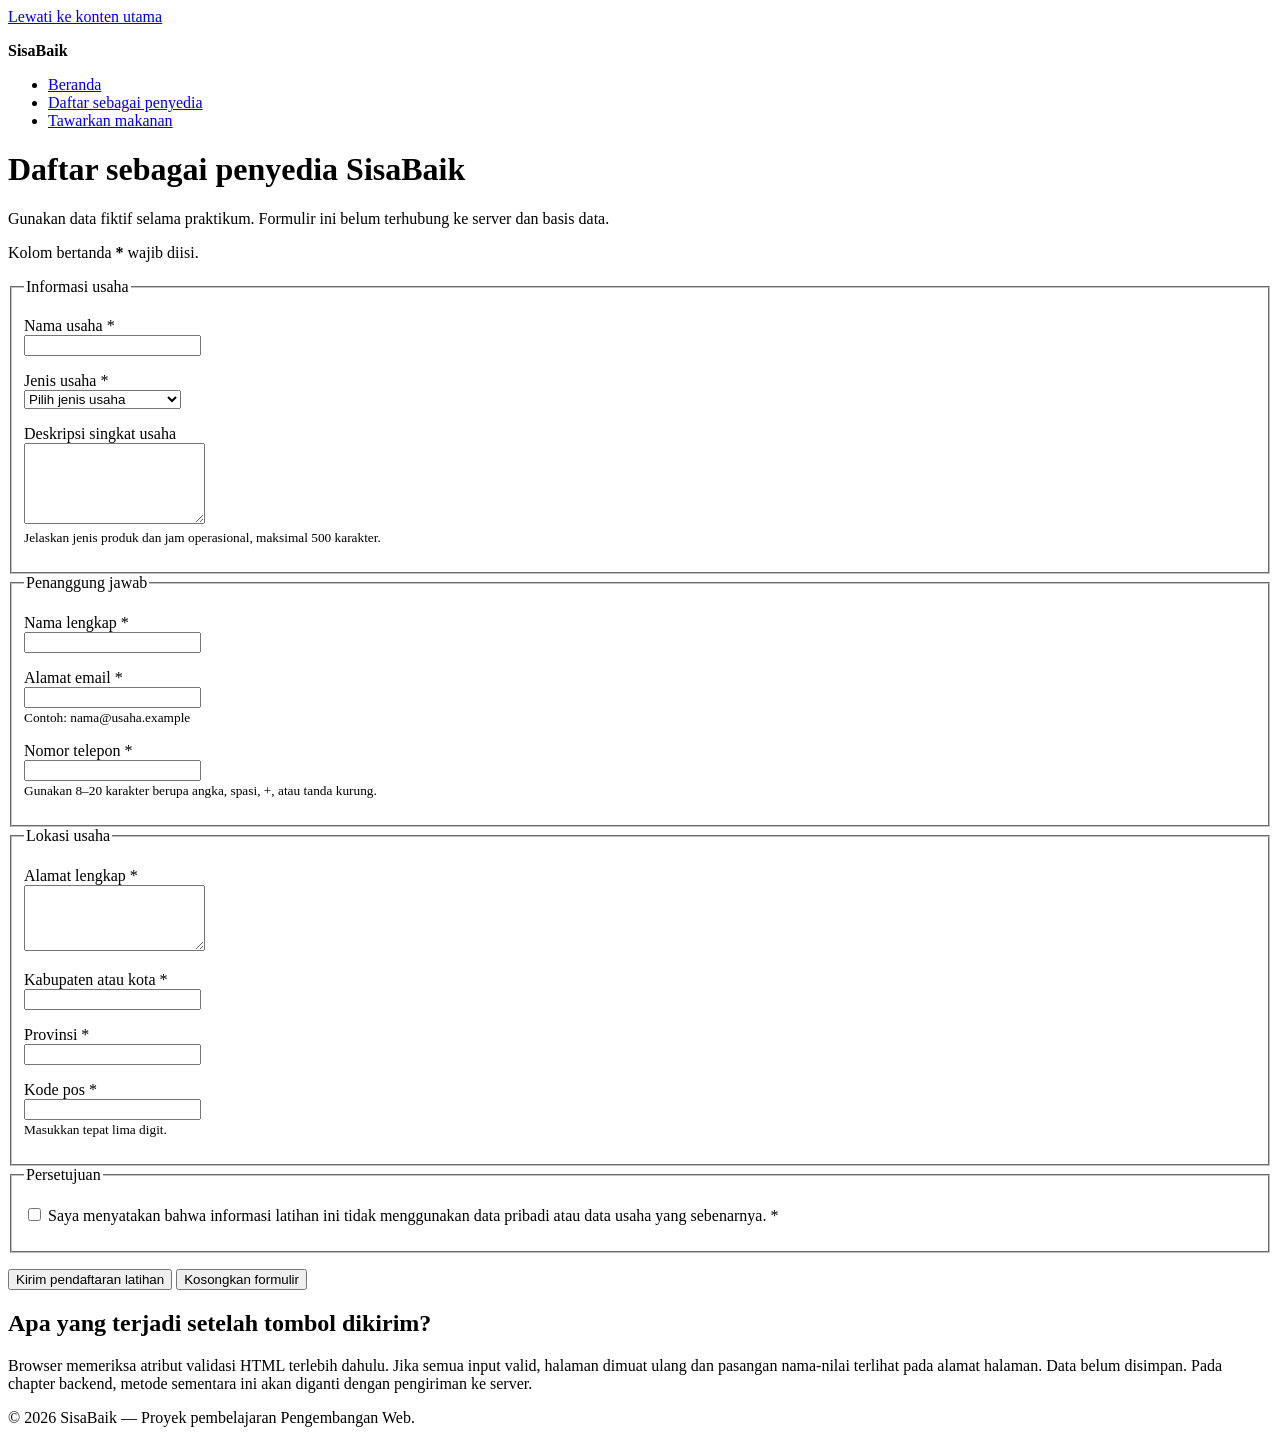
==== daftar-penyedia.html @ b544b54d "feat: add accessible provider registration form" ====
<!doctype html>
<html lang="id">
<head>
  <meta charset="utf-8">
  <meta name="viewport" content="width=device-width, initial-scale=1">

  <meta
    name="description"
    content="Formulir prototipe untuk mendaftarkan usaha sebagai penyedia makanan di SisaBaik."
  >

  <title>Daftar Penyedia | SisaBaik</title>
</head>

<body>

  <a href="#konten-utama">Lewati ke konten utama</a>

  <header>
    <p><strong>SisaBaik</strong></p>

    <nav aria-label="Navigasi utama">
      <ul>
        <li><a href="index.html">Beranda</a></li>

        <li>
          <a href="daftar-penyedia.html" aria-current="page">
            Daftar sebagai penyedia
          </a>
        </li>

        <li><a href="tawarkan-makanan.html">Tawarkan makanan</a></li>
      </ul>
    </nav>
  </header>

  <main id="konten-utama" tabindex="-1">

    <h1>Daftar sebagai penyedia SisaBaik</h1>

    <p>
      Gunakan data fiktif selama praktikum. Formulir ini belum terhubung ke
      server dan basis data.
    </p>

    <p id="petunjuk-wajib">
      Kolom bertanda <strong>*</strong> wajib diisi.
    </p>

    <form
      action="daftar-penyedia.html"
      method="get"
      aria-describedby="petunjuk-wajib"
    >

      <fieldset>
        <legend>Informasi usaha</legend>

        <p>
          <label for="nama-usaha">Nama usaha *</label><br>
          <input
            type="text"
            id="nama-usaha"
            name="nama_usaha"
            autocomplete="organization"
            minlength="3"
            maxlength="100"
            required
          >
        </p>

        <p>
          <label for="jenis-usaha">Jenis usaha *</label><br>

          <select id="jenis-usaha" name="jenis_usaha" required>
            <option value="">Pilih jenis usaha</option>
            <option value="restoran">Restoran</option>
            <option value="toko-roti">Toko roti</option>
            <option value="katering">Katering</option>
            <option value="ritel">Toko ritel</option>
            <option value="hotel">Hotel atau penginapan</option>
            <option value="lainnya">Lainnya</option>
          </select>
        </p>

        <p>
          <label for="deskripsi-usaha">Deskripsi singkat usaha</label><br>

          <textarea
            id="deskripsi-usaha"
            name="deskripsi_usaha"
            rows="5"
            maxlength="500"
            aria-describedby="bantuan-deskripsi"
          ></textarea><br>

          <small id="bantuan-deskripsi">
            Jelaskan jenis produk dan jam operasional, maksimal 500 karakter.
          </small>
        </p>

      </fieldset>

      <fieldset>
        <legend>Penanggung jawab</legend>

        <p>
          <label for="nama-penanggung-jawab">Nama lengkap *</label><br>

          <input
            type="text"
            id="nama-penanggung-jawab"
            name="nama_penanggung_jawab"
            autocomplete="name"
            minlength="3"
            maxlength="100"
            required
          >
        </p>

        <p>
          <label for="email">Alamat email *</label><br>

          <input
            type="email"
            id="email"
            name="email"
            autocomplete="email"
            maxlength="254"
            aria-describedby="bantuan-email"
            required
          ><br>

          <small id="bantuan-email">
            Contoh: nama@usaha.example
          </small>
        </p>

        <p>
          <label for="telepon">Nomor telepon *</label><br>

          <input
            type="tel"
            id="telepon"
            name="telepon"
            autocomplete="tel"
            inputmode="tel"
            pattern="[0-9+]{8,20}"
            aria-describedby="bantuan-telepon"
            required
          ><br>

          <small id="bantuan-telepon">
            Gunakan 8–20 karakter berupa angka, spasi, +, atau tanda kurung.
          </small>
        </p>

      </fieldset>

      <fieldset>
        <legend>Lokasi usaha</legend>

        <p>
          <label for="alamat">Alamat lengkap *</label><br>

          <textarea
            id="alamat"
            name="alamat"
            rows="4"
            autocomplete="street-address"
            minlength="10"
            maxlength="250"
            required
          ></textarea>
        </p>

        <p>
          <label for="kota">Kabupaten atau kota *</label><br>

          <input
            type="text"
            id="kota"
            name="kota"
            autocomplete="address-level2"
            maxlength="100"
            required
          >
        </p>

        <p>
          <label for="provinsi">Provinsi *</label><br>

          <input
            type="text"
            id="provinsi"
            name="provinsi"
            autocomplete="address-level1"
            maxlength="100"
            required
          >
        </p>

        <p>
          <label for="kode-pos">Kode pos *</label><br>

          <input
            type="text"
            id="kode-pos"
            name="kode_pos"
            autocomplete="postal-code"
            inputmode="numeric"
            pattern="[0-9]{5}"
            aria-describedby="bantuan-kode-pos"
            required
          ><br>

          <small id="bantuan-kode-pos">
            Masukkan tepat lima digit.
          </small>
        </p>

      </fieldset>

      <fieldset>
        <legend>Persetujuan</legend>

        <p>
          <input
            type="checkbox"
            id="persetujuan"
            name="persetujuan"
            value="setuju"
            required
          >

          <label for="persetujuan">
            Saya menyatakan bahwa informasi latihan ini tidak menggunakan
            data pribadi atau data usaha yang sebenarnya. *
          </label>
        </p>

      </fieldset>

      <p>
        <button type="submit">Kirim pendaftaran latihan</button>
        <button type="reset">Kosongkan formulir</button>
      </p>

    </form>

    <section aria-labelledby="catatan-prototipe">
      <h2 id="catatan-prototipe">
        Apa yang terjadi setelah tombol dikirim?
      </h2>

      <p>
        Browser memeriksa atribut validasi HTML terlebih dahulu. Jika semua
        input valid, halaman dimuat ulang dan pasangan nama-nilai terlihat
        pada alamat halaman. Data belum disimpan. Pada chapter backend,
        metode sementara ini akan diganti dengan pengiriman ke server.
      </p>
    </section>

  </main>

  <footer>
    <p>&copy; 2026 SisaBaik — Proyek pembelajaran Pengembangan Web.</p>
  </footer>

</body>
</html>
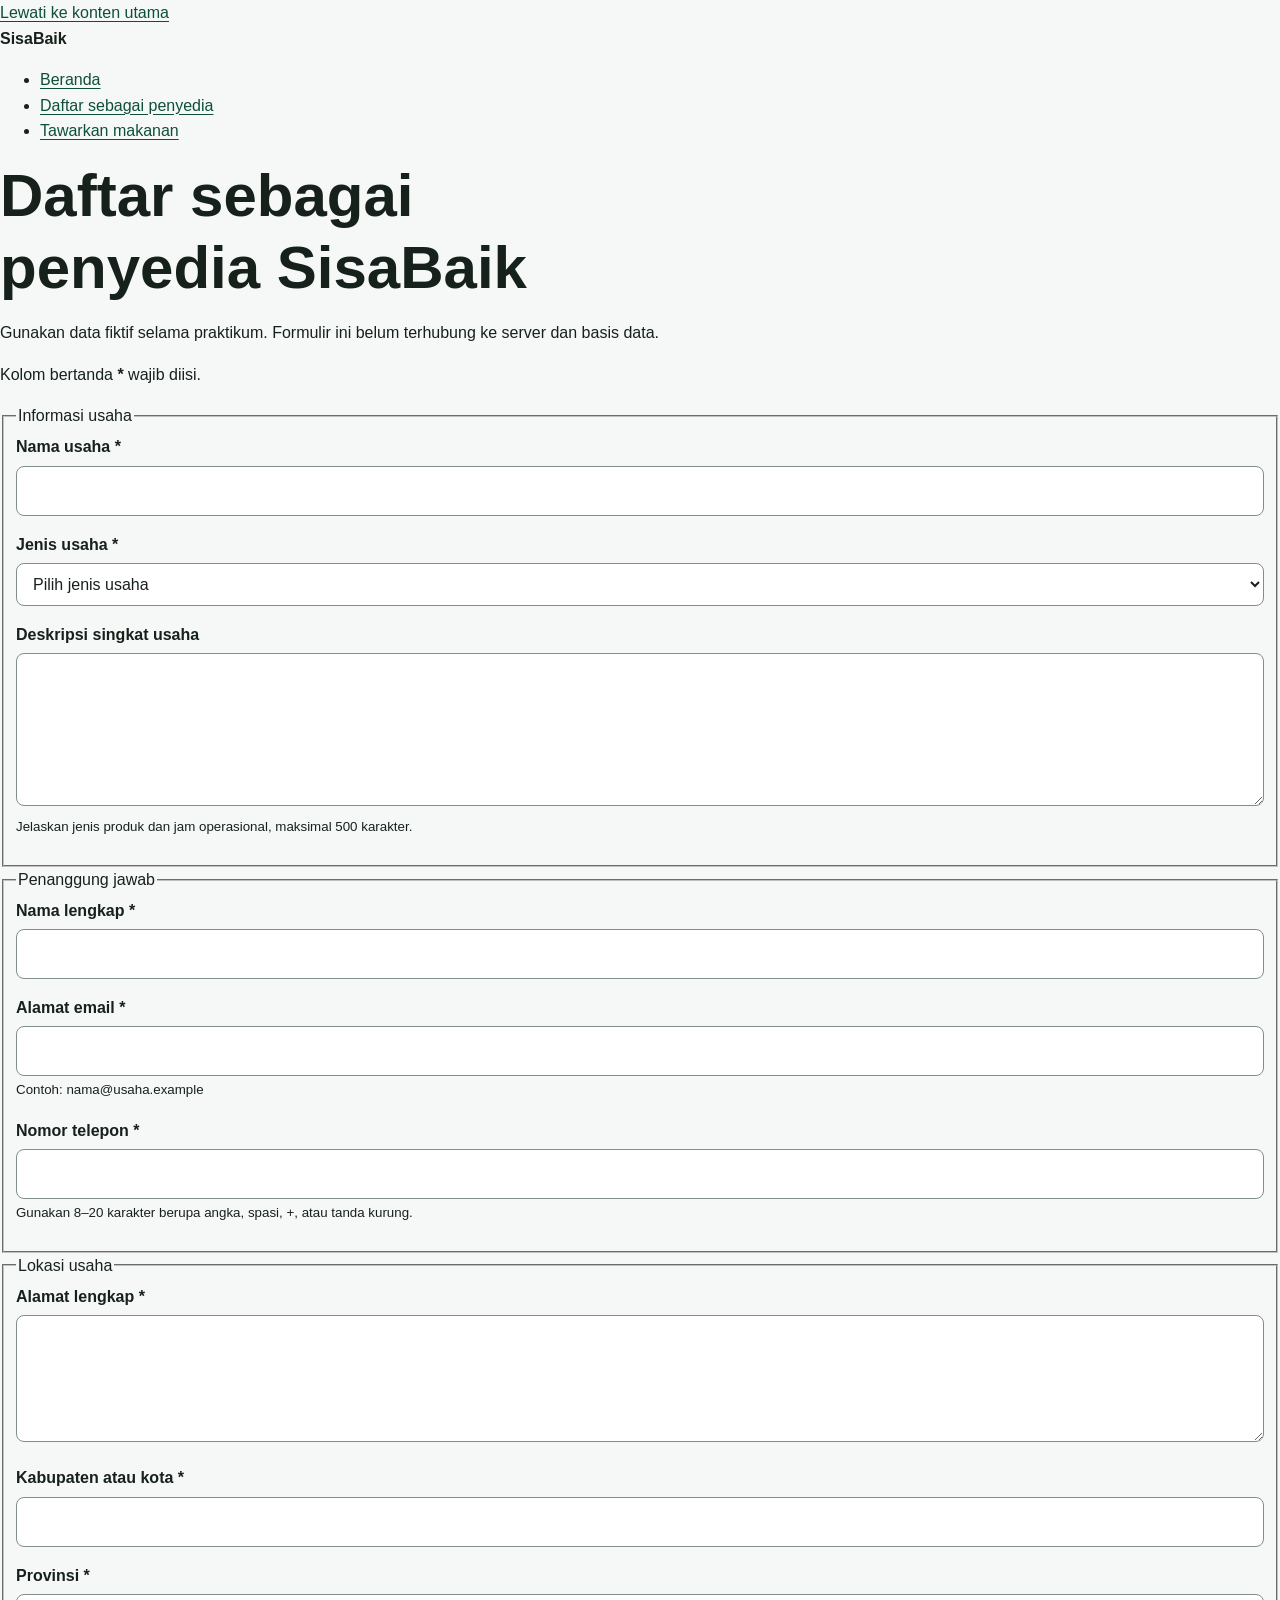
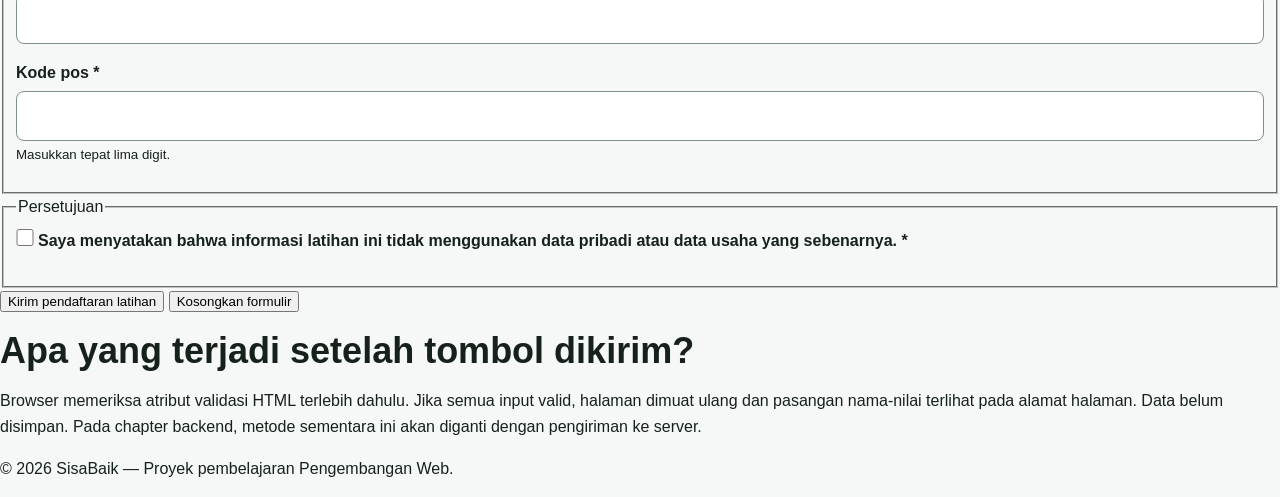
==== commit 63cce263: "feat: add responsive sisabaik visual system" ====
--- a/daftar-penyedia.html
+++ b/daftar-penyedia.html
@@ -10,6 +10,7 @@
   >
 
   <title>Daftar Penyedia | SisaBaik</title>
+  <link rel="stylesheet" href="styles.css">
 </head>
 
 <body>
--- a/styles.css
+++ b/styles.css
@@ -0,0 +1,438 @@
+:root {
+  --color-primary: #176b4d;
+  --color-primary-dark: #0f4f39;
+  --color-primary-soft: #e8f5ef;
+  --color-accent: #f2b84b;
+  --color-text: #17211b;
+  --color-muted: #52615a;
+  --color-surface: #ffffff;
+  --color-background: #f5f8f6;
+  --color-border: #cbd8d1;
+  --color-danger: #a52a2a;
+  --shadow-card: 0 0.5rem 1.5rem rgb(23 33 27 / 10%);
+  --radius-small: 0.5rem;
+  --radius-medium: 0.9rem;
+  --radius-large: 1.4rem;
+  --content-width: 72rem;
+}
+
+*,
+*::before,
+*::after {
+  box-sizing: border-box;
+}
+
+html {
+  scroll-behavior: smooth;
+}
+
+body {
+  margin: 0;
+  background: var(--color-background);
+  color: var(--color-text);
+  font-family: Arial, Helvetica, sans-serif;
+  font-size: 1rem;
+  line-height: 1.6;
+}
+
+h1,
+h2,
+h3,
+p {
+  margin-block-start: 0;
+}
+
+h1,
+h2,
+h3 {
+  line-height: 1.2;
+}
+
+h1 {
+  max-width: 18ch;
+  margin-block-end: 1rem;
+  font-size: clamp(2rem, 7vw, 3.75rem);
+}
+
+h2 {
+  margin-block-end: 1rem;
+  font-size: clamp(1.5rem, 4vw, 2.25rem);
+}
+
+h3 {
+  margin-block-end: 0.6rem;
+  font-size: 1.2rem;
+}
+
+a {
+  color: var(--color-primary-dark);
+  text-underline-offset: 0.2em;
+}
+
+a:hover {
+  text-decoration-thickness: 0.18em;
+}
+
+:focus-visible {
+  outline: 0.2rem solid var(--color-accent);
+  outline-offset: 0.2rem;
+}
+
+.skip-link {
+  position: absolute;
+  inset-block-start: 0.5rem;
+  inset-inline-start: 0.5rem;
+  z-index: 100;
+  padding: 0.7rem 1rem;
+  border-radius: var(--radius-small);
+  background: var(--color-text);
+  color: var(--color-surface);
+  transform: translateY(-180%);
+}
+
+.skip-link:focus {
+  transform: translateY(0);
+}
+
+.container {
+  width: min(100% - 2rem, var(--content-width));
+  margin-inline: auto;
+}
+
+.site-header {
+  background: var(--color-surface);
+  border-block-end: 0.0625rem solid var(--color-border);
+}
+
+.header-layout {
+  display: flex;
+  flex-direction: column;
+  gap: 0.75rem;
+  padding-block: 1rem;
+}
+
+.brand {
+  margin: 0;
+  color: var(--color-primary-dark);
+  font-size: 1.4rem;
+  font-weight: 700;
+}
+
+.nav-list {
+  display: flex;
+  flex-wrap: wrap;
+  gap: 0.5rem 1rem;
+  margin: 0;
+  padding: 0;
+  list-style: none;
+}
+
+.nav-list a {
+  display: inline-block;
+  padding-block: 0.35rem;
+  font-weight: 700;
+}
+
+.nav-list a[aria-current="page"] {
+  color: var(--color-primary);
+  text-decoration-thickness: 0.2em;
+}
+
+.hero {
+  padding-block: clamp(3rem, 10vw, 7rem);
+  background:
+    linear-gradient(
+      135deg,
+      rgb(232 245 239 / 95%),
+      rgb(255 255 255 / 92%)
+    );
+}
+
+.hero-layout {
+  display: grid;
+  gap: 2rem;
+  align-items: center;
+}
+
+.eyebrow {
+  margin-block-end: 0.5rem;
+  color: var(--color-primary-dark);
+  font-weight: 700;
+  letter-spacing: 0.05em;
+  text-transform: uppercase;
+}
+
+.lead {
+  max-width: 62ch;
+  color: var(--color-muted);
+  font-size: 1.1rem;
+}
+
+.hero-panel {
+  padding: 1.5rem;
+  border: 0.0625rem solid var(--color-border);
+  border-radius: var(--radius-large);
+  background: var(--color-surface);
+  box-shadow: var(--shadow-card);
+}
+
+.hero-panel strong {
+  display: block;
+  color: var(--color-primary-dark);
+  font-size: 2rem;
+}
+
+.button-group,
+.form-actions {
+  display: flex;
+  flex-wrap: wrap;
+  gap: 0.75rem;
+  align-items: center;
+}
+
+.button {
+  display: inline-block;
+  padding: 0.75rem 1rem;
+  border: 0.125rem solid var(--color-primary);
+  border-radius: var(--radius-small);
+  background: var(--color-primary);
+  color: var(--color-surface);
+  font: inherit;
+  font-weight: 700;
+  line-height: 1.2;
+  text-decoration: none;
+  cursor: pointer;
+}
+
+.button:hover {
+  background: var(--color-primary-dark);
+  border-color: var(--color-primary-dark);
+}
+
+.button-secondary {
+  background: transparent;
+  color: var(--color-primary-dark);
+}
+
+.section {
+  padding-block: clamp(2.5rem, 7vw, 5rem);
+}
+
+.section-alt {
+  background: var(--color-surface);
+}
+
+.section-intro {
+  max-width: 65ch;
+  color: var(--color-muted);
+}
+
+.steps-grid,
+.benefit-grid,
+.offer-grid {
+  display: grid;
+  grid-template-columns: 1fr;
+  gap: 1rem;
+}
+
+.card {
+  padding: 1.25rem;
+  border: 0.0625rem solid var(--color-border);
+  border-radius: var(--radius-medium);
+  background: var(--color-surface);
+  box-shadow: var(--shadow-card);
+}
+
+.step-number {
+  display: inline-grid;
+  width: 2.25rem;
+  height: 2.25rem;
+  margin-block-end: 0.75rem;
+  place-items: center;
+  border-radius: 50%;
+  background: var(--color-primary-soft);
+  color: var(--color-primary-dark);
+  font-weight: 700;
+}
+
+.offer-card {
+  display: flex;
+  flex-direction: column;
+  overflow: hidden;
+  border: 0.0625rem solid var(--color-border);
+  border-radius: var(--radius-medium);
+  background: var(--color-surface);
+  box-shadow: var(--shadow-card);
+}
+
+.offer-card__visual {
+  min-height: 8rem;
+  background: linear-gradient(
+    135deg,
+    var(--color-primary),
+    var(--color-primary-dark)
+  );
+}
+
+.offer-card__content {
+  display: flex;
+  flex: 1;
+  flex-direction: column;
+  padding: 1.25rem;
+}
+
+.offer-card__meta {
+  color: var(--color-muted);
+}
+
+.offer-card__price {
+  margin-block-start: auto;
+  font-size: 1.15rem;
+}
+
+.badge {
+  display: inline-block;
+  width: fit-content;
+  margin-block-end: 0.75rem;
+  padding: 0.25rem 0.6rem;
+  border-radius: 999px;
+  background: var(--color-primary-soft);
+  color: var(--color-primary-dark);
+  font-size: 0.85rem;
+  font-weight: 700;
+}
+
+.notice {
+  padding: 1rem;
+  border-inline-start: 0.3rem solid var(--color-primary);
+  border-radius: var(--radius-small);
+  background: var(--color-primary-soft);
+}
+
+.page-heading {
+  padding-block: clamp(2.5rem, 7vw, 5rem) 2rem;
+}
+
+.form-card {
+  max-width: 56rem;
+  margin-block-end: 3rem;
+  padding: clamp(1rem, 4vw, 2rem);
+  border: 0.0625rem solid var(--color-border);
+  border-radius: var(--radius-large);
+  background: var(--color-surface);
+  box-shadow: var(--shadow-card);
+}
+
+.form-section {
+  margin: 0 0 1.5rem;
+  padding: 1.25rem;
+  border: 0.0625rem solid var(--color-border);
+  border-radius: var(--radius-medium);
+}
+
+.form-section legend {
+  padding-inline: 0.4rem;
+  color: var(--color-primary-dark);
+  font-size: 1.1rem;
+  font-weight: 700;
+}
+
+label {
+  display: inline-block;
+  margin-block-end: 0.35rem;
+  font-weight: 700;
+}
+
+input,
+select,
+textarea {
+  width: 100%;
+  padding: 0.7rem 0.75rem;
+  border: 0.0625rem solid #809087;
+  border-radius: var(--radius-small);
+  background: var(--color-surface);
+  color: var(--color-text);
+  font: inherit;
+}
+
+textarea {
+  resize: vertical;
+}
+
+input:focus,
+select:focus,
+textarea:focus {
+  border-color: var(--color-primary-dark);
+}
+
+input[type="checkbox"],
+input[type="radio"] {
+  width: 1.1rem;
+  height: 1.1rem;
+  margin: 0.2rem 0 0;
+  accent-color: var(--color-primary);
+}
+
+.required-note {
+  color: var(--color-muted);
+}
+
+.site-footer {
+  padding-block: 2rem;
+  background: var(--color-primary-dark);
+  color: var(--color-surface);
+}
+
+.site-footer a {
+  color: var(--color-surface);
+}
+
+.footer-layout {
+  display: flex;
+  flex-direction: column;
+  gap: 0.5rem;
+}
+
+.footer-layout p,
+.footer-layout address {
+  margin: 0;
+}
+
+@media (min-width: 48rem) {
+  .header-layout {
+    flex-direction: row;
+    justify-content: space-between;
+    align-items: center;
+  }
+
+  .hero-layout {
+    grid-template-columns: minmax(0, 1.5fr) minmax(15rem, 0.7fr);
+  }
+
+  .steps-grid,
+  .benefit-grid {
+    grid-template-columns: repeat(3, minmax(0, 1fr));
+  }
+
+  .offer-grid {
+    grid-template-columns: repeat(2, minmax(0, 1fr));
+  }
+
+  .footer-layout {
+    flex-direction: row;
+    justify-content: space-between;
+    align-items: center;
+  }
+}
+
+@media (min-width: 68rem) {
+  .offer-grid {
+    grid-template-columns: repeat(3, minmax(0, 1fr));
+  }
+}
+
+@media (prefers-reduced-motion: reduce) {
+  html {
+    scroll-behavior: auto;
+  }
+}
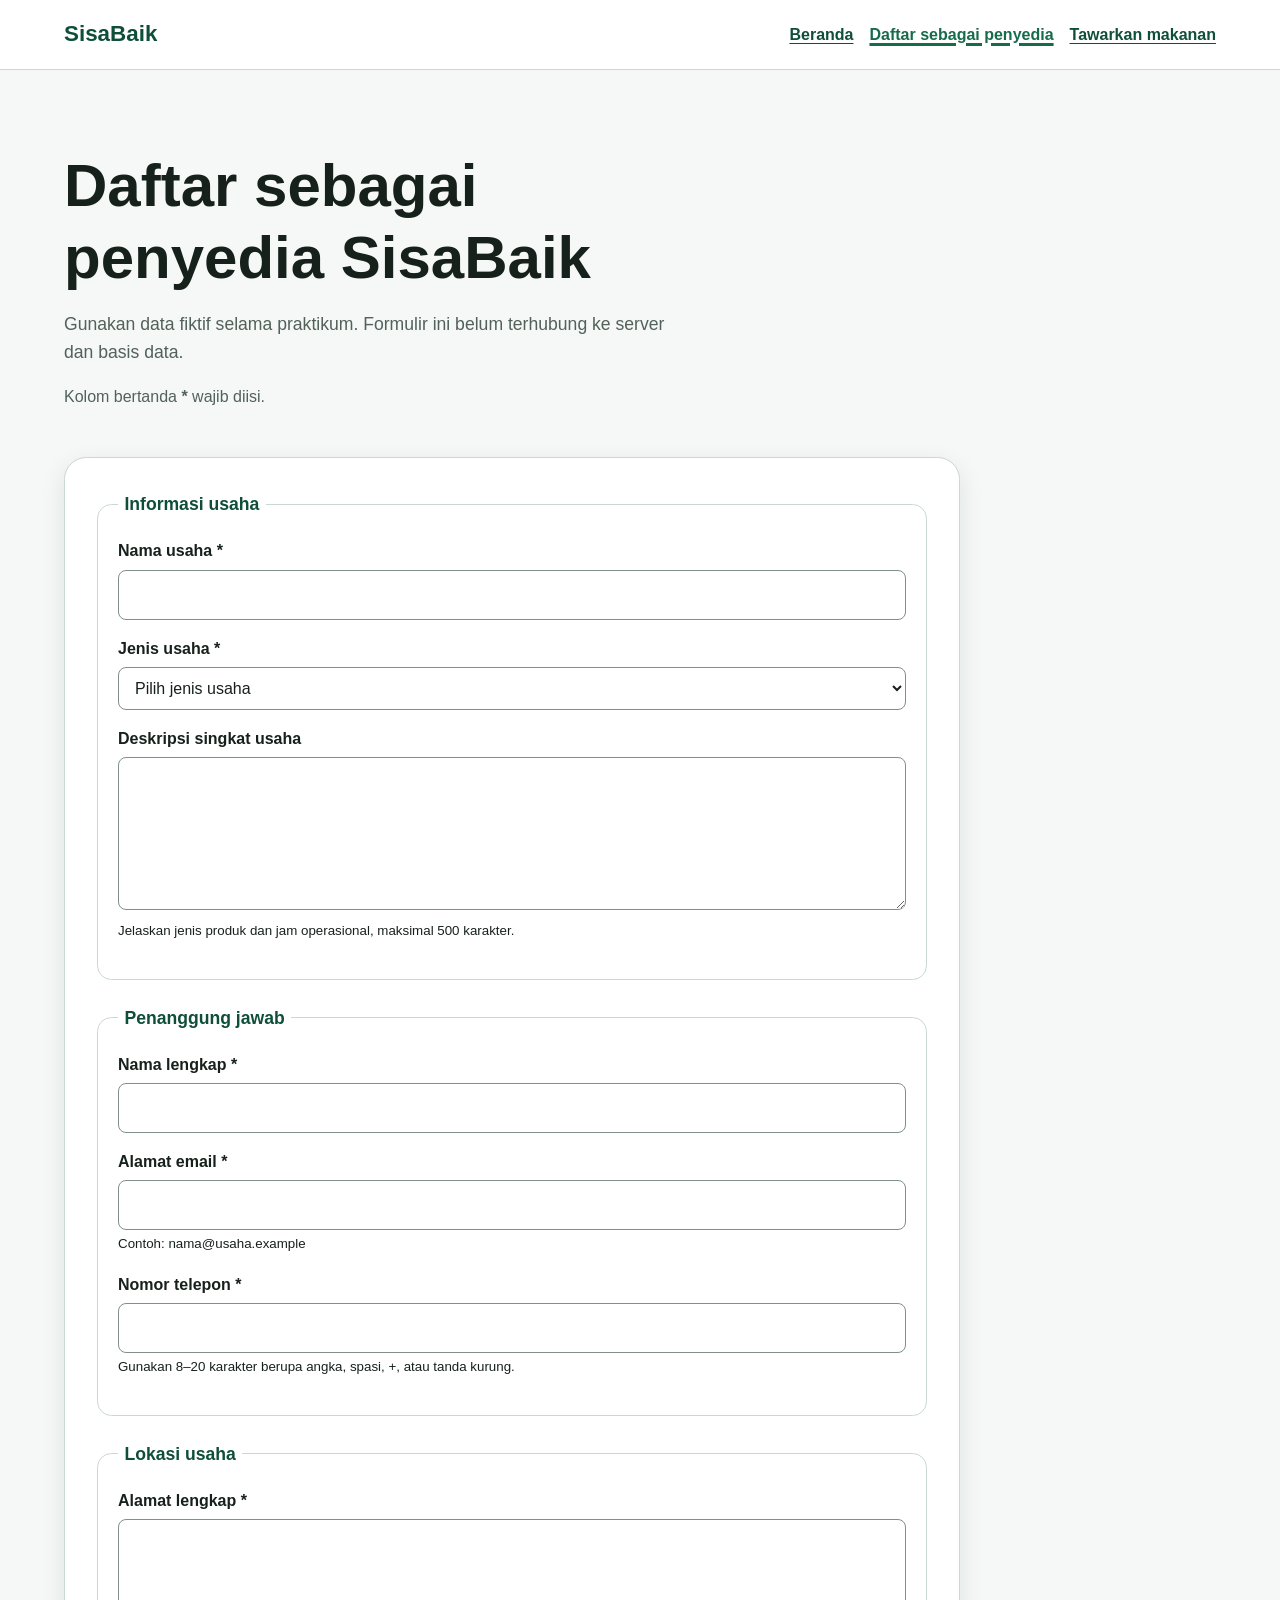
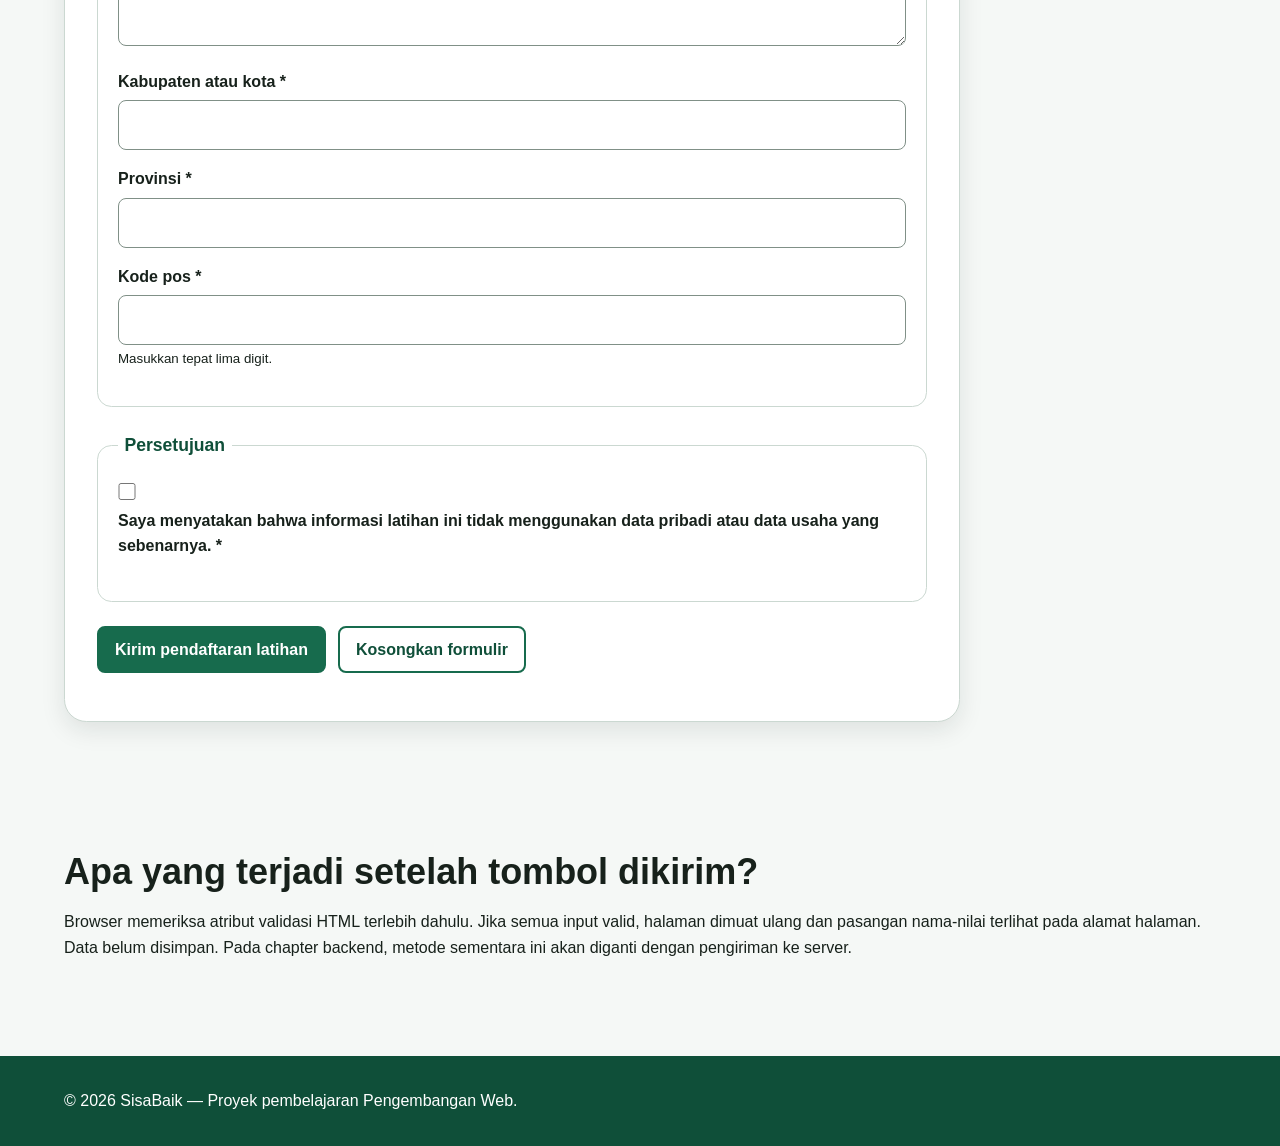
==== commit 78e6d333: "style: apply responsive layout to sisabaik pages" ====
--- a/daftar-penyedia.html
+++ b/daftar-penyedia.html
@@ -1,272 +1,290 @@
 <!doctype html>
 <html lang="id">
-<head>
-  <meta charset="utf-8">
-  <meta name="viewport" content="width=device-width, initial-scale=1">
-
-  <meta
-    name="description"
-    content="Formulir prototipe untuk mendaftarkan usaha sebagai penyedia makanan di SisaBaik."
-  >
-
-  <title>Daftar Penyedia | SisaBaik</title>
-  <link rel="stylesheet" href="styles.css">
-</head>
-
-<body>
-
-  <a href="#konten-utama">Lewati ke konten utama</a>
-
-  <header>
-    <p><strong>SisaBaik</strong></p>
-
-    <nav aria-label="Navigasi utama">
-      <ul>
-        <li><a href="index.html">Beranda</a></li>
-
-        <li>
-          <a href="daftar-penyedia.html" aria-current="page">
-            Daftar sebagai penyedia
-          </a>
-        </li>
-
-        <li><a href="tawarkan-makanan.html">Tawarkan makanan</a></li>
-      </ul>
-    </nav>
-  </header>
-
-  <main id="konten-utama" tabindex="-1">
-
-    <h1>Daftar sebagai penyedia SisaBaik</h1>
-
-    <p>
-      Gunakan data fiktif selama praktikum. Formulir ini belum terhubung ke
-      server dan basis data.
-    </p>
-
-    <p id="petunjuk-wajib">
-      Kolom bertanda <strong>*</strong> wajib diisi.
-    </p>
-
-    <form
-      action="daftar-penyedia.html"
-      method="get"
-      aria-describedby="petunjuk-wajib"
+  <head>
+    <meta charset="utf-8">
+    <meta name="viewport" content="width=device-width, initial-scale=1">
+
+    <meta
+      name="description"
+      content="Formulir prototipe untuk mendaftarkan usaha sebagai penyedia makanan di SisaBaik."
     >
 
-      <fieldset>
-        <legend>Informasi usaha</legend>
+    <title>Daftar Penyedia | SisaBaik</title>
+
+    <link rel="stylesheet" href="styles.css">
+  </head>
+
+  <body>
+    <a class="skip-link" href="#konten-utama">
+      Lewati ke konten utama
+    </a>
+
+    <header class="site-header">
+      <div class="container header-layout">
+        <p class="brand">SisaBaik</p>
+
+        <nav aria-label="Navigasi utama">
+          <ul class="nav-list">
+            <li>
+              <a href="index.html">Beranda</a>
+            </li>
+
+            <li>
+              <a href="daftar-penyedia.html" aria-current="page">
+                Daftar sebagai penyedia
+              </a>
+            </li>
+
+            <li>
+              <a href="tawarkan-makanan.html">
+                Tawarkan makanan
+              </a>
+            </li>
+          </ul>
+        </nav>
+      </div>
+    </header>
+
+    <main class="container" id="konten-utama" tabindex="-1">
+      <div class="page-heading">
+        <h1>Daftar sebagai penyedia SisaBaik</h1>
+
+        <p class="lead">
+          Gunakan data fiktif selama praktikum. Formulir ini belum terhubung
+          ke server dan basis data.
+        </p>
+
+        <p class="required-note" id="petunjuk-wajib">
+          Kolom bertanda <strong>*</strong> wajib diisi.
+        </p>
+      </div>
+
+      <form
+        class="form-card"
+        action="daftar-penyedia.html"
+        method="get"
+        aria-describedby="petunjuk-wajib"
+      >
+        <fieldset class="form-section">
+          <legend>Informasi usaha</legend>
+
+          <p>
+            <label for="nama-usaha">Nama usaha *</label><br>
+
+            <input
+              type="text"
+              id="nama-usaha"
+              name="nama_usaha"
+              autocomplete="organization"
+              minlength="3"
+              maxlength="100"
+              required
+            >
+          </p>
+
+          <p>
+            <label for="jenis-usaha">Jenis usaha *</label><br>
+
+            <select id="jenis-usaha" name="jenis_usaha" required>
+              <option value="">Pilih jenis usaha</option>
+              <option value="restoran">Restoran</option>
+              <option value="toko-roti">Toko roti</option>
+              <option value="katering">Katering</option>
+              <option value="ritel">Toko ritel</option>
+              <option value="hotel">Hotel atau penginapan</option>
+              <option value="lainnya">Lainnya</option>
+            </select>
+          </p>
+
+          <p>
+            <label for="deskripsi-usaha">
+              Deskripsi singkat usaha
+            </label><br>
+
+            <textarea
+              id="deskripsi-usaha"
+              name="deskripsi_usaha"
+              rows="5"
+              maxlength="500"
+              aria-describedby="bantuan-deskripsi"
+            ></textarea><br>
+
+            <small id="bantuan-deskripsi">
+              Jelaskan jenis produk dan jam operasional, maksimal 500 karakter.
+            </small>
+          </p>
+        </fieldset>
+
+        <fieldset class="form-section">
+          <legend>Penanggung jawab</legend>
+
+          <p>
+            <label for="nama-penanggung-jawab">
+              Nama lengkap *
+            </label><br>
+
+            <input
+              type="text"
+              id="nama-penanggung-jawab"
+              name="nama_penanggung_jawab"
+              autocomplete="name"
+              minlength="3"
+              maxlength="100"
+              required
+            >
+          </p>
+
+          <p>
+            <label for="email">Alamat email *</label><br>
+
+            <input
+              type="email"
+              id="email"
+              name="email"
+              autocomplete="email"
+              maxlength="254"
+              aria-describedby="bantuan-email"
+              required
+            ><br>
+
+            <small id="bantuan-email">
+              Contoh: nama@usaha.example
+            </small>
+          </p>
+
+          <p>
+            <label for="telepon">Nomor telepon *</label><br>
+
+            <input
+              type="tel"
+              id="telepon"
+              name="telepon"
+              autocomplete="tel"
+              inputmode="tel"
+              pattern="[0-9+() ]{8,20}"
+              aria-describedby="bantuan-telepon"
+              required
+            ><br>
+
+            <small id="bantuan-telepon">
+              Gunakan 8–20 karakter berupa angka, spasi, +, atau tanda kurung.
+            </small>
+          </p>
+        </fieldset>
+
+        <fieldset class="form-section">
+          <legend>Lokasi usaha</legend>
+
+          <p>
+            <label for="alamat">Alamat lengkap *</label><br>
+
+            <textarea
+              id="alamat"
+              name="alamat"
+              rows="4"
+              autocomplete="street-address"
+              minlength="10"
+              maxlength="250"
+              required
+            ></textarea>
+          </p>
+
+          <p>
+            <label for="kota">Kabupaten atau kota *</label><br>
+
+            <input
+              type="text"
+              id="kota"
+              name="kota"
+              autocomplete="address-level2"
+              maxlength="100"
+              required
+            >
+          </p>
+
+          <p>
+            <label for="provinsi">Provinsi *</label><br>
+
+            <input
+              type="text"
+              id="provinsi"
+              name="provinsi"
+              autocomplete="address-level1"
+              maxlength="100"
+              required
+            >
+          </p>
+
+          <p>
+            <label for="kode-pos">Kode pos *</label><br>
+
+            <input
+              type="text"
+              id="kode-pos"
+              name="kode_pos"
+              autocomplete="postal-code"
+              inputmode="numeric"
+              pattern="[0-9]{5}"
+              aria-describedby="bantuan-kode-pos"
+              required
+            ><br>
+
+            <small id="bantuan-kode-pos">
+              Masukkan tepat lima digit.
+            </small>
+          </p>
+        </fieldset>
+
+        <fieldset class="form-section">
+          <legend>Persetujuan</legend>
+
+          <p>
+            <input
+              type="checkbox"
+              id="persetujuan"
+              name="persetujuan"
+              value="setuju"
+              required
+            >
+
+            <label for="persetujuan">
+              Saya menyatakan bahwa informasi latihan ini tidak menggunakan
+              data pribadi atau data usaha yang sebenarnya. *
+            </label>
+          </p>
+        </fieldset>
+
+        <p class="form-actions">
+          <button class="button" type="submit">
+            Kirim pendaftaran latihan
+          </button>
+
+          <button class="button button-secondary" type="reset">
+            Kosongkan formulir
+          </button>
+        </p>
+      </form>
+
+      <section class="section" aria-labelledby="catatan-prototipe">
+        <h2 id="catatan-prototipe">
+          Apa yang terjadi setelah tombol dikirim?
+        </h2>
 
         <p>
-          <label for="nama-usaha">Nama usaha *</label><br>
-          <input
-            type="text"
-            id="nama-usaha"
-            name="nama_usaha"
-            autocomplete="organization"
-            minlength="3"
-            maxlength="100"
-            required
-          >
-        </p>
-
+          Browser memeriksa atribut validasi HTML terlebih dahulu. Jika semua
+          input valid, halaman dimuat ulang dan pasangan nama-nilai terlihat
+          pada alamat halaman. Data belum disimpan. Pada chapter backend,
+          metode sementara ini akan diganti dengan pengiriman ke server.
+        </p>
+      </section>
+    </main>
+
+    <footer class="site-footer">
+      <div class="container footer-layout">
         <p>
-          <label for="jenis-usaha">Jenis usaha *</label><br>
-
-          <select id="jenis-usaha" name="jenis_usaha" required>
-            <option value="">Pilih jenis usaha</option>
-            <option value="restoran">Restoran</option>
-            <option value="toko-roti">Toko roti</option>
-            <option value="katering">Katering</option>
-            <option value="ritel">Toko ritel</option>
-            <option value="hotel">Hotel atau penginapan</option>
-            <option value="lainnya">Lainnya</option>
-          </select>
-        </p>
-
-        <p>
-          <label for="deskripsi-usaha">Deskripsi singkat usaha</label><br>
-
-          <textarea
-            id="deskripsi-usaha"
-            name="deskripsi_usaha"
-            rows="5"
-            maxlength="500"
-            aria-describedby="bantuan-deskripsi"
-          ></textarea><br>
-
-          <small id="bantuan-deskripsi">
-            Jelaskan jenis produk dan jam operasional, maksimal 500 karakter.
-          </small>
-        </p>
-
-      </fieldset>
-
-      <fieldset>
-        <legend>Penanggung jawab</legend>
-
-        <p>
-          <label for="nama-penanggung-jawab">Nama lengkap *</label><br>
-
-          <input
-            type="text"
-            id="nama-penanggung-jawab"
-            name="nama_penanggung_jawab"
-            autocomplete="name"
-            minlength="3"
-            maxlength="100"
-            required
-          >
-        </p>
-
-        <p>
-          <label for="email">Alamat email *</label><br>
-
-          <input
-            type="email"
-            id="email"
-            name="email"
-            autocomplete="email"
-            maxlength="254"
-            aria-describedby="bantuan-email"
-            required
-          ><br>
-
-          <small id="bantuan-email">
-            Contoh: nama@usaha.example
-          </small>
-        </p>
-
-        <p>
-          <label for="telepon">Nomor telepon *</label><br>
-
-          <input
-            type="tel"
-            id="telepon"
-            name="telepon"
-            autocomplete="tel"
-            inputmode="tel"
-            pattern="[0-9+]{8,20}"
-            aria-describedby="bantuan-telepon"
-            required
-          ><br>
-
-          <small id="bantuan-telepon">
-            Gunakan 8–20 karakter berupa angka, spasi, +, atau tanda kurung.
-          </small>
-        </p>
-
-      </fieldset>
-
-      <fieldset>
-        <legend>Lokasi usaha</legend>
-
-        <p>
-          <label for="alamat">Alamat lengkap *</label><br>
-
-          <textarea
-            id="alamat"
-            name="alamat"
-            rows="4"
-            autocomplete="street-address"
-            minlength="10"
-            maxlength="250"
-            required
-          ></textarea>
-        </p>
-
-        <p>
-          <label for="kota">Kabupaten atau kota *</label><br>
-
-          <input
-            type="text"
-            id="kota"
-            name="kota"
-            autocomplete="address-level2"
-            maxlength="100"
-            required
-          >
-        </p>
-
-        <p>
-          <label for="provinsi">Provinsi *</label><br>
-
-          <input
-            type="text"
-            id="provinsi"
-            name="provinsi"
-            autocomplete="address-level1"
-            maxlength="100"
-            required
-          >
-        </p>
-
-        <p>
-          <label for="kode-pos">Kode pos *</label><br>
-
-          <input
-            type="text"
-            id="kode-pos"
-            name="kode_pos"
-            autocomplete="postal-code"
-            inputmode="numeric"
-            pattern="[0-9]{5}"
-            aria-describedby="bantuan-kode-pos"
-            required
-          ><br>
-
-          <small id="bantuan-kode-pos">
-            Masukkan tepat lima digit.
-          </small>
-        </p>
-
-      </fieldset>
-
-      <fieldset>
-        <legend>Persetujuan</legend>
-
-        <p>
-          <input
-            type="checkbox"
-            id="persetujuan"
-            name="persetujuan"
-            value="setuju"
-            required
-          >
-
-          <label for="persetujuan">
-            Saya menyatakan bahwa informasi latihan ini tidak menggunakan
-            data pribadi atau data usaha yang sebenarnya. *
-          </label>
-        </p>
-
-      </fieldset>
-
-      <p>
-        <button type="submit">Kirim pendaftaran latihan</button>
-        <button type="reset">Kosongkan formulir</button>
-      </p>
-
-    </form>
-
-    <section aria-labelledby="catatan-prototipe">
-      <h2 id="catatan-prototipe">
-        Apa yang terjadi setelah tombol dikirim?
-      </h2>
-
-      <p>
-        Browser memeriksa atribut validasi HTML terlebih dahulu. Jika semua
-        input valid, halaman dimuat ulang dan pasangan nama-nilai terlihat
-        pada alamat halaman. Data belum disimpan. Pada chapter backend,
-        metode sementara ini akan diganti dengan pengiriman ke server.
-      </p>
-    </section>
-
-  </main>
-
-  <footer>
-    <p>&copy; 2026 SisaBaik — Proyek pembelajaran Pengembangan Web.</p>
-  </footer>
-
-</body>
+          &copy; 2026 SisaBaik — Proyek pembelajaran Pengembangan Web.
+        </p>
+      </div>
+    </footer>
+  </body>
 </html>
